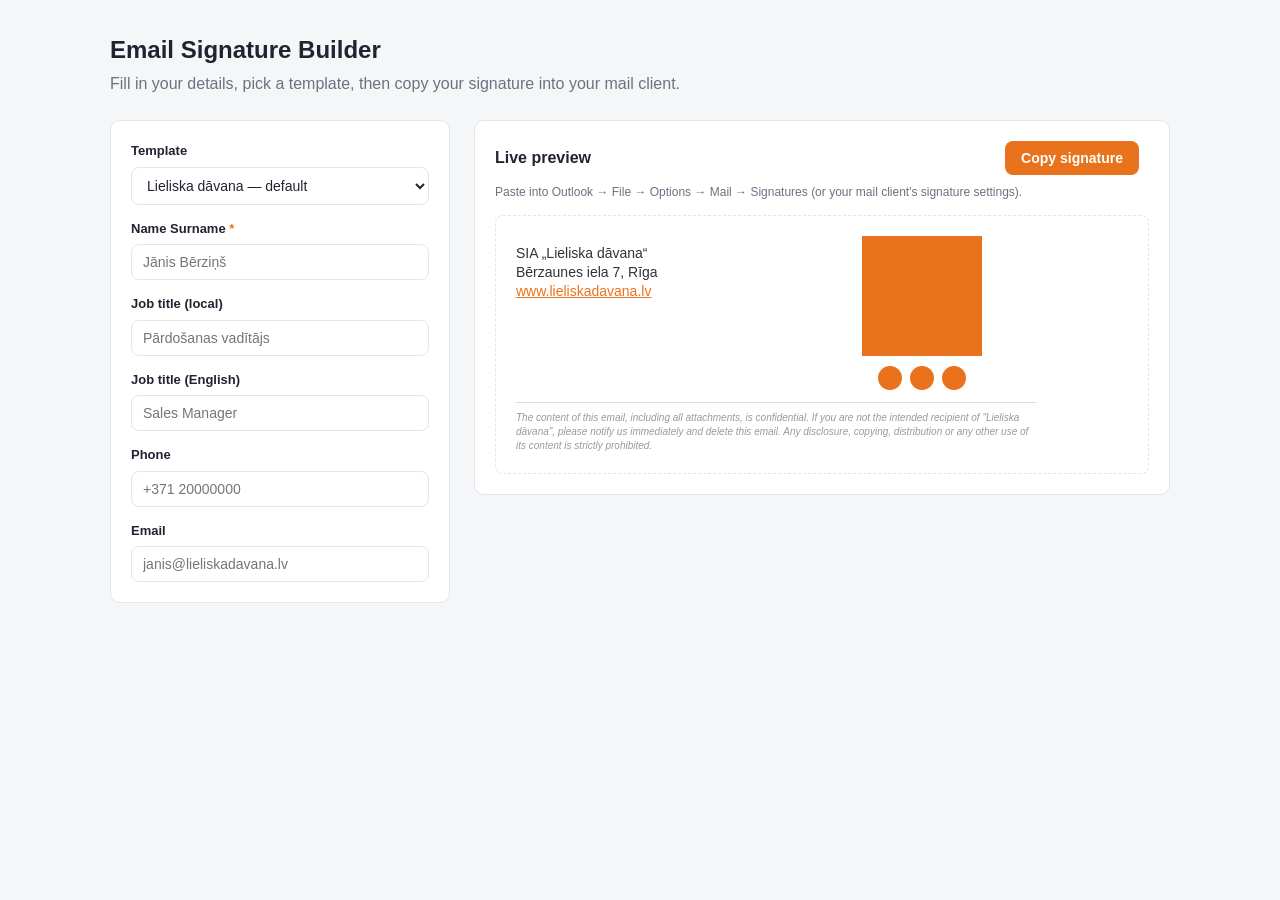
==== index.html @ d97bdad4 "Add static email signature builder Static SPA (no backend) that generates on-brand HTML email signat" ====
<!DOCTYPE html>
<html lang="en">
<head>
  <meta charset="UTF-8" />
  <meta name="viewport" content="width=device-width, initial-scale=1.0" />
  <title>Email Signature Builder</title>
  <link rel="stylesheet" href="./styles.css" />
</head>
<body>
  <main class="app">
    <header class="app__header">
      <h1>Email Signature Builder</h1>
      <p class="app__sub">Fill in your details, pick a template, then copy your signature into your mail client.</p>
    </header>

    <div class="layout">
      <!-- FORM -->
      <section class="panel form" aria-label="Your details">
        <label class="field">
          <span class="field__label">Template</span>
          <select id="template" class="field__input"></select>
        </label>

        <label class="field">
          <span class="field__label">Name Surname <span class="req">*</span></span>
          <input id="name" class="field__input" type="text" autocomplete="off" placeholder="Jānis Bērziņš" />
        </label>

        <label class="field">
          <span class="field__label">Job title (local)</span>
          <input id="jobTitleLocal" class="field__input" type="text" autocomplete="off" placeholder="Pārdošanas vadītājs" />
        </label>

        <label class="field">
          <span class="field__label">Job title (English)</span>
          <input id="jobTitleEng" class="field__input" type="text" autocomplete="off" placeholder="Sales Manager" />
        </label>

        <label class="field">
          <span class="field__label">Phone</span>
          <input id="phone" class="field__input" type="text" autocomplete="off" placeholder="+371 20000000" />
        </label>

        <label class="field">
          <span class="field__label">Email</span>
          <input id="email" class="field__input" type="text" autocomplete="off" placeholder="janis@lieliskadavana.lv" />
        </label>
      </section>

      <!-- PREVIEW -->
      <section class="panel preview" aria-label="Live preview">
        <div class="preview__bar">
          <h2 class="preview__title">Live preview</h2>
          <div class="preview__actions">
            <button id="copyBtn" class="btn" type="button">Copy signature</button>
            <span id="copyStatus" class="copy-status" role="status" aria-live="polite"></span>
          </div>
        </div>

        <p class="hint">Paste into Outlook → File → Options → Mail → Signatures (or your mail client's signature settings).</p>

        <div id="preview" class="preview__stage"></div>

        <!-- Manual fallback: shown only if automatic copy is unavailable -->
        <div id="manualFallback" class="manual" hidden>
          <p class="manual__msg">Automatic copy isn't available in this browser. Click inside the box below, select all (Ctrl/Cmd+A), and copy (Ctrl/Cmd+C):</p>
          <div id="manualStage" class="preview__stage manual__stage"></div>
        </div>
      </section>
    </div>
  </main>

  <script type="module" src="./main.js"></script>
</body>
</html>
---- styles.css ----
:root {
  --bg: #f5f6f8;
  --panel: #ffffff;
  --border: #e2e5ea;
  --text: #1f2430;
  --muted: #6b7280;
  --accent: #e8731c;
  --accent-dark: #c95f10;
  --radius: 10px;
}

* { box-sizing: border-box; }

body {
  margin: 0;
  background: var(--bg);
  color: var(--text);
  font-family: -apple-system, BlinkMacSystemFont, "Segoe UI", Roboto, Helvetica, Arial, sans-serif;
  line-height: 1.5;
}

.app {
  max-width: 1100px;
  margin: 0 auto;
  padding: 32px 20px 64px;
}

.app__header h1 {
  margin: 0 0 4px;
  font-size: 24px;
}

.app__sub {
  margin: 0 0 24px;
  color: var(--muted);
}

.layout {
  display: grid;
  grid-template-columns: 340px 1fr;
  gap: 24px;
  align-items: start;
}

@media (max-width: 780px) {
  .layout { grid-template-columns: 1fr; }
}

.panel {
  background: var(--panel);
  border: 1px solid var(--border);
  border-radius: var(--radius);
  padding: 20px;
}

.field {
  display: block;
  margin-bottom: 14px;
}

.field:last-child { margin-bottom: 0; }

.field__label {
  display: block;
  font-size: 13px;
  font-weight: 600;
  margin-bottom: 6px;
  color: var(--text);
}

.req { color: var(--accent); }

.field__input {
  width: 100%;
  padding: 9px 11px;
  font-size: 14px;
  border: 1px solid var(--border);
  border-radius: 8px;
  background: #fff;
  color: var(--text);
}

.field__input:focus {
  outline: none;
  border-color: var(--accent);
  box-shadow: 0 0 0 3px rgba(232, 115, 28, 0.15);
}

select.field__input { cursor: pointer; }

.preview__bar {
  display: flex;
  align-items: center;
  justify-content: space-between;
  gap: 12px;
  margin-bottom: 8px;
}

.preview__title { margin: 0; font-size: 16px; }

.preview__actions {
  display: flex;
  align-items: center;
  gap: 10px;
}

.btn {
  background: var(--accent);
  color: #fff;
  border: none;
  border-radius: 8px;
  padding: 9px 16px;
  font-size: 14px;
  font-weight: 600;
  cursor: pointer;
}

.btn:hover { background: var(--accent-dark); }
.btn:active { transform: translateY(1px); }

.copy-status {
  font-size: 13px;
  font-weight: 600;
  color: #1a9e57;
  min-height: 1em;
}

.hint {
  margin: 0 0 14px;
  font-size: 12px;
  color: var(--muted);
}

.preview__stage {
  background: #fff;
  border: 1px dashed var(--border);
  border-radius: 8px;
  padding: 20px;
  overflow-x: auto;
}

.preview__stage .preview-error {
  color: #b00020;
  font-size: 13px;
}

.manual { margin-top: 16px; }
.manual__msg { font-size: 13px; color: var(--muted); }
.manual__stage { border-style: solid; }
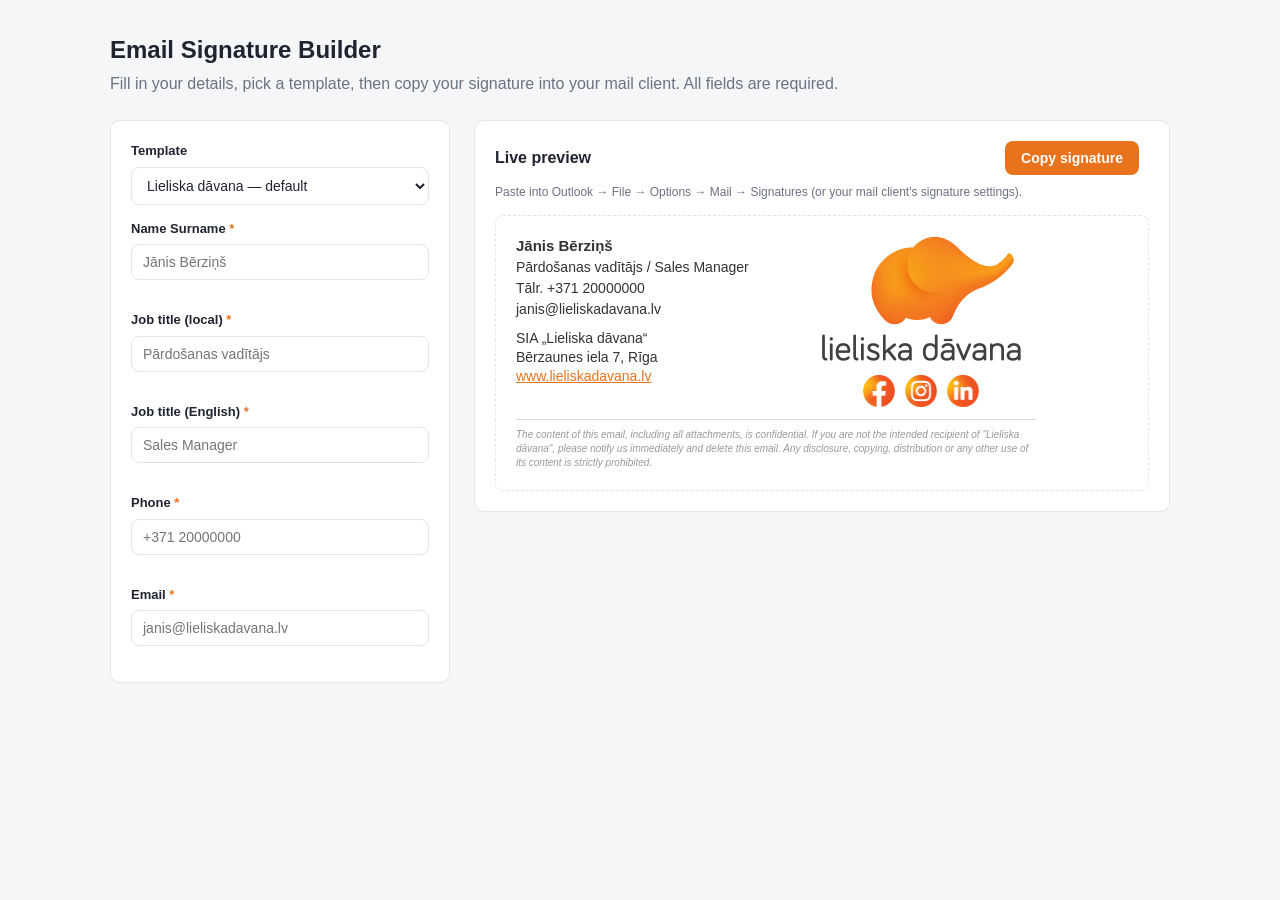
==== commit 7a2dcb31: "Fix grey background, real assets, social links, all fields required, placeholder preview - Add bgcol" ====
--- a/index.html
+++ b/index.html
@@ -10,7 +10,7 @@
   <main class="app">
     <header class="app__header">
       <h1>Email Signature Builder</h1>
-      <p class="app__sub">Fill in your details, pick a template, then copy your signature into your mail client.</p>
+      <p class="app__sub">Fill in your details, pick a template, then copy your signature into your mail client. All fields are required.</p>
     </header>
 
     <div class="layout">
@@ -23,27 +23,32 @@
 
         <label class="field">
           <span class="field__label">Name Surname <span class="req">*</span></span>
-          <input id="name" class="field__input" type="text" autocomplete="off" placeholder="Jānis Bērziņš" />
+          <input id="name" class="field__input" type="text" autocomplete="off" placeholder="Jānis Bērziņš" required />
+          <span class="field__error" id="name-err"></span>
         </label>
 
         <label class="field">
-          <span class="field__label">Job title (local)</span>
-          <input id="jobTitleLocal" class="field__input" type="text" autocomplete="off" placeholder="Pārdošanas vadītājs" />
+          <span class="field__label">Job title (local) <span class="req">*</span></span>
+          <input id="jobTitleLocal" class="field__input" type="text" autocomplete="off" placeholder="Pārdošanas vadītājs" required />
+          <span class="field__error" id="jobTitleLocal-err"></span>
         </label>
 
         <label class="field">
-          <span class="field__label">Job title (English)</span>
-          <input id="jobTitleEng" class="field__input" type="text" autocomplete="off" placeholder="Sales Manager" />
+          <span class="field__label">Job title (English) <span class="req">*</span></span>
+          <input id="jobTitleEng" class="field__input" type="text" autocomplete="off" placeholder="Sales Manager" required />
+          <span class="field__error" id="jobTitleEng-err"></span>
         </label>
 
         <label class="field">
-          <span class="field__label">Phone</span>
-          <input id="phone" class="field__input" type="text" autocomplete="off" placeholder="+371 20000000" />
+          <span class="field__label">Phone <span class="req">*</span></span>
+          <input id="phone" class="field__input" type="text" autocomplete="off" placeholder="+371 20000000" required />
+          <span class="field__error" id="phone-err"></span>
         </label>
 
         <label class="field">
-          <span class="field__label">Email</span>
-          <input id="email" class="field__input" type="text" autocomplete="off" placeholder="janis@lieliskadavana.lv" />
+          <span class="field__label">Email <span class="req">*</span></span>
+          <input id="email" class="field__input" type="text" autocomplete="off" placeholder="janis@lieliskadavana.lv" required />
+          <span class="field__error" id="email-err"></span>
         </label>
       </section>
 
--- a/styles.css
+++ b/styles.css
@@ -86,6 +86,19 @@
   box-shadow: 0 0 0 3px rgba(232, 115, 28, 0.15);
 }
 
+.field__input--error {
+  border-color: #d93025;
+  box-shadow: 0 0 0 3px rgba(217, 48, 37, 0.12);
+}
+
+.field__error {
+  display: block;
+  margin-top: 4px;
+  font-size: 12px;
+  color: #d93025;
+  min-height: 1em;
+}
+
 select.field__input { cursor: pointer; }
 
 .preview__bar {
